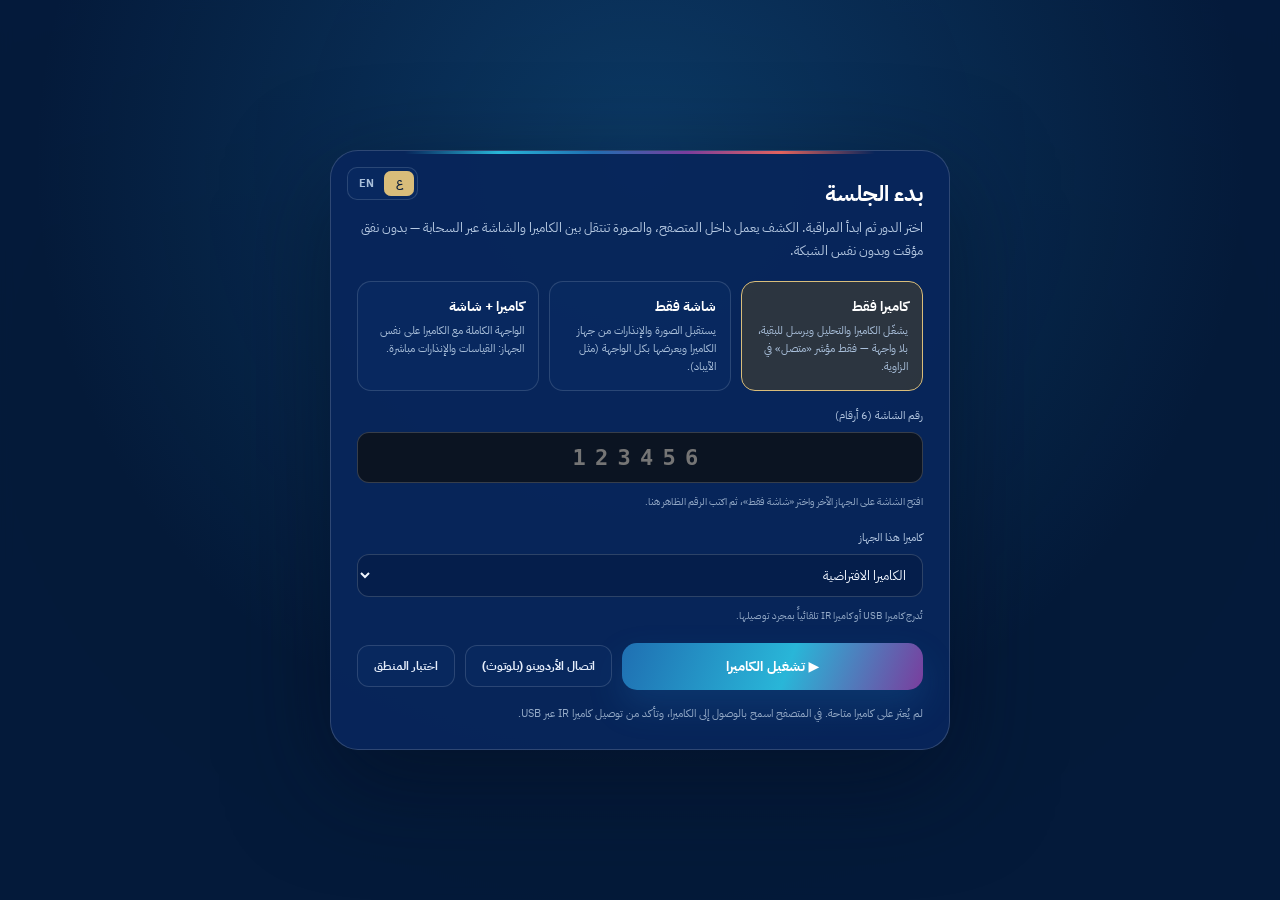
==== web/index.html @ 88baf4b7 "Add website source and deployable site files" ====
<!DOCTYPE html>
<html lang="ar" dir="rtl">
<head>
<meta charset="utf-8" />
<meta name="viewport" content="width=device-width, initial-scale=1, viewport-fit=cover" />
<meta name="theme-color" content="#070b12" />
<link rel="icon" href="assets/brand-logo.png" />
<title>حارس الحجر الأسود الذكي — Smart Black Stone Guard</title>
<link rel="stylesheet" href="styles.css" />
<link rel="stylesheet" href="theme-andalus.css" />
<link rel="stylesheet" href="theme-dark.css" />
<script>try{document.documentElement.dataset.theme=localStorage.getItem('bsg.theme')||'dark'}catch(e){document.documentElement.dataset.theme='dark'}</script>
</head>
<body>
<div id="app" class="app">

  <canvas id="stage" class="stage"></canvas>
  <div class="solo-badge hidden" id="solo-badge"><i></i><span id="solo-text">متصل</span></div>
  <div class="vignette"></div>

  <!-- ===================== Top bar ===================== -->
  <header class="topbar hud" id="topbar">
    <div class="brand">
      <div class="brand-mark" aria-hidden="true">
        <img class="logo-light" src="assets/brand-logo.png" alt="" />
        <img class="logo-dark" src="assets/brand-logo-dark.png" alt="" />
      </div>
      <div class="brand-text">
        <h1 data-i18n="brand.title">حارس الحجر الأسود الذكي</h1>
        <p data-i18n="brand.sub">SMART BLACK STONE GUARD · WRO 2026 · مبدعو الأندلس</p>
      </div>
    </div>

    <div class="chips">
      <span class="chip" id="chip-role"><i></i><b data-i18n="chip.role">دور</b> <span>—</span></span>
      <span class="chip" id="chip-ai"><i></i><b data-i18n="chip.ai">AI</b> <span>—</span></span>
      <button class="chip chip-btn" id="chip-serial" title="Arduino">
        <i></i><b data-i18n="chip.arduino">الأردوينو</b> <span>—</span>
      </button>
      <span class="chip" id="chip-cloud"><i></i><b data-i18n="chip.cloud">السحابة</b> <span>—</span></span>
      <span class="chip" id="chip-fps"><i></i><b data-i18n="chip.fps">FPS</b> <span>—</span></span>
    </div>

    <div class="top-actions">
      <button class="icon-btn" id="btn-theme" title="الوضع الليلي">◐</button>
      <div class="lang-switch" role="group" aria-label="Language">
        <button data-lang-btn="ar" class="active" title="العربية">ع</button>
        <button data-lang-btn="en" title="English">EN</button>
      </div>
      <button class="icon-btn" id="btn-fullscreen" data-i18n-title="btn.fullscreen" title="ملء الشاشة (F)">⛶</button>
      <button class="icon-btn" id="btn-hud" data-i18n-title="btn.hud" title="إخفاء الواجهة (H)">◱</button>
      <button class="icon-btn" id="btn-settings" data-i18n-title="btn.settings" title="التشخيص والاتصال">⚙</button>
    </div>
  </header>

  <!-- ===================== Alert banner ===================== -->
  <div class="alert-banner hidden" id="alert-banner">
    <span class="pulse-dot"></span>
    <strong data-i18n="alert.title">حالة طوارئ — سقوط مؤكد</strong>
    <span class="alert-reason" id="alert-reason"></span>
  </div>

  <!-- ===================== Bio-metric sidebar ===================== -->
  <aside class="sidebar hud" id="sidebar">
    <h2><span data-i18n="sidebar.title">القياسات الحيوية</span> <span class="live">LIVE</span></h2>

    <div class="metric">
      <div class="metric-head"><span data-i18n="metric.torso">زاوية الجذع</span><b id="m-torso">—</b></div>
      <div class="bar"><div class="bar-fill" id="m-torso-bar"></div></div>
      <div class="metric-foot">
        <span data-i18n="metric.lying">0° مستلقٍ</span>
        <span data-i18n="metric.standing">90° واقف</span>
      </div>
    </div>

    <div class="metric-grid">
      <div class="cell"><span data-i18n="metric.drop">سرعة السقوط</span><b id="m-drop">0.00</b><em data-i18n="metric.unit">م/ث</em></div>
      <div class="cell"><span data-i18n="metric.stability">الاستقرار</span><b id="m-stab">0%</b></div>
      <div class="cell"><span data-i18n="metric.incidents">الحوادث</span><b id="m-incidents">0</b></div>
      <div class="cell"><span data-i18n="metric.light">الإضاءة</span><b id="m-light">—</b></div>
    </div>

    <div class="lamp-row" id="lamp-row">
      <span class="lamp-dot" id="lamp-dot"></span>
      <span id="lamp-text" data-i18n="lamp.idle">اللمبة التلقائية: غير مفعّلة</span>
    </div>

    <div class="subjects" id="subjects">
      <span class="dot"></span><span id="subjects-text" data-i18n="subjects.none">لا يوجد شخص في الإطار</span>
    </div>
  </aside>

  <!-- ===================== Incidents rail ===================== -->
  <aside class="rail hud" id="rail">
    <h2><span data-i18n="rail.title">الصندوق الأسود</span> <span class="count" id="rail-count">0</span></h2>
    <div class="rail-list" id="rail-list">
      <p class="rail-empty" data-i18n="rail.empty">لا توجد حوادث مسجّلة بعد</p>
    </div>
  </aside>

  <!-- ===================== Bottom bar ===================== -->
  <footer class="bottombar hud" id="bottombar">
    <div class="status-wrap">
      <div class="status-line" id="status-text" data-i18n="status.idle">اختر الدور ثم ابدأ المراقبة</div>
      <div class="recovery hidden" id="recovery">
        <span data-i18n="recovery.label">المصاب يقف — إلغاء تلقائي</span>
        <div class="recovery-bar"><div id="recovery-fill"></div></div>
        <b id="recovery-pct">0%</b>
      </div>
    </div>

    <div class="controls">
      <button class="ctl" data-key="f">⛶<span data-i18n="ctl.fullscreen">ملء الشاشة</span></button>
      <button class="ctl" data-key="h">◱<span data-i18n="ctl.hud">الواجهة</span></button>
      <button class="ctl" data-key="t">▶<span data-i18n="ctl.test">اختبار محاكاة</span></button>
      <button class="ctl" data-key="l">💡<span data-i18n="ctl.lamp">اختبار اللمبة</span></button>
      <button class="ctl" data-key="v">🔊<span data-i18n="ctl.voice">الصوت</span></button>
      <button class="ctl" data-key="b">📈<span data-i18n="ctl.sidebar">القياسات</span></button>
      <button class="ctl danger" data-key="q">■<span data-i18n="ctl.quit">إيقاف</span></button>
    </div>
  </footer>

  <!-- ===================== Setup / start panel ===================== -->
  <section class="setup" id="setup">
    <div class="setup-card">
      <div class="lang-switch setup-lang" role="group" aria-label="Language">
        <button data-lang-btn="ar" class="active" title="العربية">ع</button>
        <button data-lang-btn="en" title="English">EN</button>
      </div>
      <div class="setup-head">
        <h2 data-i18n="setup.title">بدء الجلسة</h2>
        <p data-i18n="setup.desc">اختر الدور ثم ابدأ المراقبة. الكشف يعمل داخل المتصفح بالكامل — لا تُرفع أي صورة إلى الخارج.</p>
      </div>

      <div class="role-grid">
        <button class="role selected" data-role="camera">
          <strong data-i18n="setup.cameraRole.title">كاميرا فقط</strong>
          <span data-i18n="setup.cameraRole.desc">يشغّل الكاميرا والتحليل ويرسل للبقية، بلا واجهة — فقط مؤشر «متصل» في الزاوية.</span>
        </button>
        <button class="role" data-role="view">
          <strong data-i18n="setup.viewRole.title">شاشة فقط</strong>
          <span data-i18n="setup.viewRole.desc">يستقبل الصورة والإنذارات من جهاز الكاميرا ويعرضها بكل الواجهة (مثل الآيباد).</span>
        </button>
        <button class="role" data-role="both">
          <strong data-i18n="setup.bothRole.title">كاميرا + شاشة</strong>
          <span data-i18n="setup.bothRole.desc">الواجهة الكاملة مع الكاميرا على نفس الجهاز: القياسات والإنذارات مباشرة.</span>
        </button>
      </div>

      <div class="field" id="pair-row">
        <label for="pair-input" data-i18n="setup.pairLabel">رقم الشاشة (6 أرقام)</label>
        <input id="pair-input" class="pair-input" inputmode="numeric" autocomplete="one-time-code"
               maxlength="6" pattern="[0-9]{6}" placeholder="123456" dir="ltr" />
        <p class="field-hint" data-i18n="setup.pairHint">افتح الشاشة على الجهاز الآخر واختر «شاشة فقط»، ثم اكتب الرقم الظاهر هنا.</p>
      </div>

      <div class="field" id="device-row">
        <label for="device-select" data-i18n="setup.camera">كاميرا هذا الجهاز</label>
        <select id="device-select"><option value="">—</option></select>
        <p class="field-hint" data-i18n="setup.hint">تُدرج كاميرا USB أو كاميرا IR تلقائياً بمجرد توصيلها.</p>
      </div>

      <div class="setup-actions">
        <button class="primary" id="btn-start" data-i18n="setup.start">▶ بدء المراقبة</button>
        <button class="ghost" id="btn-serial" data-i18n="setup.serial">اتصال الأردوينو (بلوتوث)</button>
        <button class="ghost" id="btn-diagnostics" data-i18n="setup.selftest">اختبار المنطق</button>
      </div>

      <p class="setup-note" id="setup-note"></p>
    </div>
  </section>

  <!-- ===================== Waiting (viewer) ===================== -->
  <div class="waiting hidden" id="waiting">
    <div class="waiting-box">
      <div class="spinner"></div>
      <h2 id="waiting-title" data-i18n="waiting.title">بانتظار جهاز الكاميرا…</h2>
      <p id="waiting-desc" data-i18n="waiting.desc">افتح الصفحة على جهاز الكاميرا، واكتب رقم الاقتران التالي في خانة «رقم الشاشة».</p>
      <div class="pair-code-card" id="pair-card">
        <span class="pair-code-label" data-i18n="waiting.codeLabel">رقم الاقتران</span>
        <div class="pair-code" id="pair-code" dir="ltr">------</div>
        <button class="ghost small" id="pair-copy" data-i18n="waiting.copy">نسخ الرقم</button>
      </div>
      <p class="waiting-hint" data-i18n="waiting.codeHint">الرقم يتغيّر لكل جلسة، ويعمل من أي شبكة — لا يلزم نفس الواي فاي.</p>

      <!-- Camera-only: shown while we prove the code with the display -->
      <div class="pair-code-card hidden" id="pair-pending-card">
        <span class="pair-code-label" data-i18n="pair.codeLabel">الرقم الذي أدخلته</span>
        <div class="pair-code" id="pair-pending-code" dir="ltr">------</div>
        <p class="pair-pending-note" data-i18n="pair.pendingNote">لن تُفتح الكاميرا إلا بعد تأكيد الشاشة.</p>
      </div>
    </div>
  </div>

  <!-- ===================== Diagnostics & link drawer ===================== -->
  <div class="drawer hidden" id="drawer">
    <div class="drawer-head">
      <h2 data-i18n="drawer.title">التشخيص والاتصال</h2>
      <button class="icon-btn" id="btn-close-drawer" title="Close">✕</button>
    </div>

    <section class="serial-panel">
      <h3 data-i18n="drawer.serialTitle">منفذ الأردوينو / بلوتوث HC-05</h3>
      <div class="serial-row">
        <select id="port-select"><option value="">—</option></select>
        <button class="ghost small" id="btn-refresh-ports" data-i18n="drawer.refresh">تحديث المنافذ</button>
        <button class="ghost small accent" id="btn-connect-serial" data-i18n="drawer.connect">اتصال</button>
      </div>
      <p class="field-hint" data-i18n="drawer.portsHint">اقترن بـ HC-05 من إعدادات ويندوز أولاً، ثم اختر المنفذ هنا.</p>
      <div class="serial-state" id="serial-state">—</div>

      <h4 data-i18n="drawer.logTitle">آخر الأوامر المرسلة</h4>
      <ul class="cmd-log" id="cmd-log">
        <li class="muted" data-i18n="drawer.noLog">لا توجد أوامر بعد</li>
      </ul>
    </section>

    <section class="serial-panel">
      <h3 data-i18n="drawer.cloudTitle">الموقع السحابي (tawaf.alk.sa)</h3>
      <div class="serial-row">
        <span class="serial-state" id="cloud-state" style="flex:1">—</span>
        <button class="ghost small" id="btn-cloud-check" data-i18n="drawer.cloudCheck">فحص الموقع</button>
      </div>
      <p class="field-hint" data-i18n="drawer.cloudHint">كل إنذار يُرسل إلى /api/alert ويُلغى بـ /api/resolve عند وقوف المصاب.</p>
    </section>

    <div class="drawer-selftest">
      <div class="drawer-head">
        <h2 data-i18n="setup.selftest">اختبار المنطق</h2>
        <button class="ghost small" id="btn-run-selftest" data-i18n="drawer.run">تشغيل الاختبار الذاتي</button>
      </div>
      <pre id="selftest-out" data-i18n="drawer.idle">لم يُشغَّل بعد.</pre>
    </div>

    <div class="drawer-foot" id="drawer-meta"></div>
  </div>

  <div class="toast hidden" id="toast"></div>
</div>

<script type="module" src="js/app.js"></script>
</body>
</html>
---- web/styles.css ----
/* =========================================================================
   Smart Black Stone Guard — web console
   Dark glass HUD, RTL first, sized for a laptop and an iPad in landscape.
   ========================================================================= */

@font-face {
  font-family: "PlexArabic";
  src: url("fonts/IBMPlexSansArabic-400.ttf") format("truetype");
  font-weight: 400;
  font-display: swap;
}
@font-face {
  font-family: "PlexArabic";
  src: url("fonts/IBMPlexSansArabic-700.ttf") format("truetype");
  font-weight: 700;
  font-display: swap;
}

/* Palette matches andalus.alk.sa: deep navy scene, white glass cards,
   navy gradients, gold + cyan accent line.
   (#08265b navy · #1768a5 blue · #71d1df cyan · #d9bd7a gold · #8e2525 red) */
:root {
  --bg: #071b3a;
  --glass: rgba(8, 38, 91, 0.72);
  --glass-strong: rgba(6, 31, 74, 0.94);
  --line: rgba(255, 255, 255, 0.18);
  --text: #f2f7ff;
  --muted: #a9bfda;
  --teal: #71d1df;
  --teal-dim: rgba(113, 209, 223, 0.16);
  --red: #e26060;
  --red-deep: #8e2525;
  --amber: #d9bd7a;
  --blue: #7fb3dd;
  --navy: #08265b;
  --gold: #d9bd7a;
  --ink: #112343;
  --radius: 18px;
  --shadow: 0 24px 70px rgba(3, 15, 35, 0.5);
}

* { box-sizing: border-box; }

html, body {
  margin: 0;
  height: 100%;
  background: var(--bg);
  color: var(--text);
  font-family: "PlexArabic", "Segoe UI", system-ui, -apple-system, sans-serif;
  overflow: hidden;
  -webkit-font-smoothing: antialiased;
  -webkit-tap-highlight-color: transparent;
}

.app {
  position: fixed;
  inset: 0;
  isolation: isolate;
}

/* ------------------------------- video stage ---------------------------- */
.stage {
  position: absolute;
  inset: 0;
  width: 100%;
  height: 100%;
  object-fit: cover;
  background: #04070c;
  transform: none;
}

.vignette {
  position: absolute;
  inset: 0;
  pointer-events: none;
  background:
    radial-gradient(ellipse at 50% 45%, transparent 45%, rgba(0, 0, 0, 0.55) 100%),
    linear-gradient(to bottom, rgba(3, 6, 11, 0.82), transparent 22%, transparent 70%, rgba(3, 6, 11, 0.9));
  transition: box-shadow 0.25s ease;
}

body.alarm .vignette {
  box-shadow: inset 0 0 0 8px rgba(255, 59, 78, 0.75), inset 0 0 90px rgba(255, 59, 78, 0.35);
  animation: alarm-pulse 0.85s ease-in-out infinite;
}
@keyframes alarm-pulse {
  0%, 100% { box-shadow: inset 0 0 0 6px rgba(255, 59, 78, 0.5), inset 0 0 60px rgba(255, 59, 78, 0.2); }
  50% { box-shadow: inset 0 0 0 12px rgba(255, 59, 78, 0.9), inset 0 0 130px rgba(255, 59, 78, 0.45); }
}

/* --------------------------------- HUD --------------------------------- */
.hud {
  position: absolute;
  background: var(--glass);
  border: 1px solid var(--line);
  border-radius: var(--radius);
  backdrop-filter: blur(14px) saturate(1.15);
  -webkit-backdrop-filter: blur(14px) saturate(1.15);
  box-shadow: var(--shadow);
  z-index: 5;
}

body.hud-off .hud { opacity: 0; pointer-events: none; }
.hud { transition: opacity 0.22s ease, transform 0.22s ease; }

/* -------------------------------- topbar -------------------------------- */
.topbar {
  inset-block-start: 18px;
  inset-inline: 18px;
  display: flex;
  align-items: center;
  gap: 18px;
  padding: 12px 18px;
  z-index: 9; /* stays usable while the start panel is open */
}

.setup-lang {
  position: absolute;
  inset-block-start: 16px;
  inset-inline-end: 16px;
}

.brand { display: flex; align-items: center; gap: 12px; min-width: 0; }
.brand-mark { color: var(--teal); width: 42px; height: 42px; flex: none; }
.brand-mark svg { width: 100%; height: 100%; }
.brand-text h1 {
  margin: 0;
  font-size: clamp(15px, 1.4vw, 20px);
  font-weight: 700;
  letter-spacing: 0.2px;
  white-space: nowrap;
}
.brand-text p {
  margin: 2px 0 0;
  font-size: 10.5px;
  color: var(--muted);
  letter-spacing: 0.7px;
  direction: ltr;
  text-align: start;
  unicode-bidi: plaintext;
  white-space: nowrap;
}

.chips { display: flex; flex-wrap: wrap; gap: 8px; margin-inline-start: auto; }
.chip {
  display: inline-flex;
  align-items: center;
  gap: 6px;
  padding: 5px 11px;
  border-radius: 999px;
  border: 1px solid var(--line);
  background: rgba(12, 20, 32, 0.7);
  font-size: 11.5px;
  color: var(--muted);
  white-space: nowrap;
}
.chip b { color: var(--text); font-weight: 700; }
.chip i {
  width: 7px; height: 7px; border-radius: 50%;
  background: #5b6b80; box-shadow: 0 0 0 3px rgba(91, 107, 128, 0.14);
}
.chip.on i { background: var(--teal); box-shadow: 0 0 0 3px rgba(46, 230, 200, 0.18); }
.chip.warn i { background: var(--amber); box-shadow: 0 0 0 3px rgba(255, 176, 32, 0.18); }
.chip.off i { background: #64748b; }
.chip.bad i { background: var(--red); box-shadow: 0 0 0 3px rgba(255, 59, 78, 0.2); }

.top-actions { display: flex; gap: 6px; }
.icon-btn {
  width: 34px; height: 34px;
  display: grid; place-items: center;
  background: rgba(18, 28, 44, 0.8);
  color: var(--text);
  border: 1px solid var(--line);
  border-radius: 10px;
  cursor: pointer;
  font-size: 14px;
  transition: background 0.15s ease, border-color 0.15s ease;
}
.icon-btn:hover { background: rgba(32, 48, 72, 0.9); border-color: rgba(120, 180, 230, 0.5); }

/* ------------------------------- sidebar -------------------------------- */
.sidebar {
  inset-block-start: 92px;
  inset-inline-start: 18px;
  width: 268px;
  padding: 16px;
  display: flex;
  flex-direction: column;
  gap: 14px;
}
.sidebar h2, .rail h2 {
  margin: 0;
  font-size: 12px;
  letter-spacing: 0.4px;
  color: var(--muted);
  display: flex;
  align-items: center;
  gap: 8px;
  font-weight: 700;
}
.live {
  font-size: 9px;
  color: var(--teal);
  border: 1px solid rgba(46, 230, 200, 0.4);
  border-radius: 999px;
  padding: 1px 7px;
  direction: ltr;
}

.metric-head { display: flex; justify-content: space-between; align-items: baseline; font-size: 12px; color: var(--muted); }
.metric-head b { color: var(--text); font-size: 19px; font-variant-numeric: tabular-nums; }
.bar { height: 8px; border-radius: 999px; background: rgba(30, 44, 64, 0.9); overflow: hidden; margin-top: 7px; }
.bar-fill {
  height: 100%; width: 90%;
  border-radius: 999px;
  background: linear-gradient(90deg, #2ee6c8, #4aa8ff);
  transition: width 0.18s linear, background 0.25s ease;
}
.bar-fill.low { background: linear-gradient(90deg, #ff3b4e, #ff8a3d); }
.metric-foot { display: flex; justify-content: space-between; font-size: 9.5px; color: #61748c; margin-top: 5px; }

.metric-grid { display: grid; grid-template-columns: 1fr 1fr; gap: 8px; }
.cell {
  background: rgba(16, 25, 39, 0.72);
  border: 1px solid rgba(72, 104, 140, 0.22);
  border-radius: 12px;
  padding: 9px 11px;
  display: flex;
  flex-direction: column;
  gap: 1px;
}
.cell span { font-size: 10px; color: var(--muted); }
.cell b { font-size: 16px; font-variant-numeric: tabular-nums; }
.cell em { font-style: normal; font-size: 9px; color: #61748c; }

.lamp-row, .subjects {
  display: flex; align-items: center; gap: 8px;
  font-size: 11px; color: var(--muted);
  background: rgba(14, 22, 34, 0.7);
  border: 1px solid rgba(72, 104, 140, 0.2);
  border-radius: 10px;
  padding: 7px 10px;
}
.lamp-dot { width: 8px; height: 8px; border-radius: 50%; background: #4a5b70; }
.lamp-row.on .lamp-dot { background: var(--amber); box-shadow: 0 0 12px rgba(255, 176, 32, 0.8); }
.lamp-row.on { color: #ffd08a; }
.subjects .dot { width: 7px; height: 7px; border-radius: 50%; background: var(--teal); box-shadow: 0 0 10px rgba(46, 230, 200, 0.7); }
.subjects.empty .dot { background: #5b6b80; box-shadow: none; }

/* -------------------------------- rail ---------------------------------- */
.rail {
  inset-block-start: 92px;
  inset-inline-end: 18px;
  width: 208px;
  max-height: calc(100vh - 210px);
  padding: 14px;
  display: flex;
  flex-direction: column;
  gap: 10px;
}
.rail h2 .count {
  margin-inline-start: auto;
  font-size: 11px;
  color: var(--teal);
  background: var(--teal-dim);
  padding: 1px 8px;
  border-radius: 999px;
}
.rail-list { display: flex; flex-direction: column; gap: 8px; overflow-y: auto; }
.rail-empty { font-size: 10.5px; color: #61748c; margin: 4px 0; line-height: 1.7; }
.shot {
  position: relative;
  border-radius: 10px;
  overflow: hidden;
  border: 1px solid rgba(90, 130, 170, 0.3);
  background: #0b1220;
  aspect-ratio: 16 / 10;
}
.shot img { width: 100%; height: 100%; object-fit: cover; display: block; }
.shot time {
  position: absolute; bottom: 0; inset-inline: 0;
  font-size: 9.5px; padding: 3px 6px;
  background: linear-gradient(transparent, rgba(0, 0, 0, 0.85));
  direction: ltr; text-align: start;
}

/* ------------------------------ bottombar ------------------------------- */
.bottombar {
  inset-block-end: 18px;
  inset-inline: 18px;
  padding: 12px 16px;
  display: flex;
  align-items: center;
  gap: 18px;
}
.status-wrap { min-width: 0; flex: 1; }
.status-line { font-size: 12.5px; color: #cfe0f5; white-space: nowrap; overflow: hidden; text-overflow: ellipsis; }
.recovery { display: flex; align-items: center; gap: 10px; margin-top: 7px; font-size: 10.5px; color: var(--blue); }
.recovery-bar { flex: 1; height: 6px; border-radius: 999px; background: rgba(30, 44, 64, 0.9); overflow: hidden; max-width: 260px; }
#recovery-fill { height: 100%; width: 0%; background: linear-gradient(90deg, #4aa8ff, #2ee6c8); transition: width 0.12s linear; }
.recovery b { font-variant-numeric: tabular-nums; }

.controls { display: flex; gap: 7px; flex-wrap: wrap; justify-content: flex-end; }
.ctl {
  display: flex; flex-direction: column; align-items: center; gap: 2px;
  min-width: 66px;
  padding: 7px 9px;
  background: rgba(18, 28, 44, 0.8);
  border: 1px solid var(--line);
  border-radius: 12px;
  color: var(--text);
  font-family: inherit;
  font-size: 13px;
  cursor: pointer;
  transition: background 0.15s ease, transform 0.1s ease, border-color 0.15s ease;
}
.ctl span { font-size: 9px; color: var(--muted); white-space: nowrap; }
.ctl:hover { background: rgba(34, 52, 78, 0.9); border-color: rgba(120, 180, 230, 0.45); }
.ctl:active { transform: translateY(1px); }
.ctl.danger { border-color: rgba(255, 59, 78, 0.45); color: #ff8c98; }
.ctl.active { border-color: rgba(46, 230, 200, 0.6); background: rgba(20, 60, 60, 0.75); }

/* -------------------------------- alert --------------------------------- */
.alert-banner {
  position: absolute;
  inset-block-start: 92px;
  inset-inline: 0;
  margin-inline: auto;
  width: fit-content;
  max-width: min(760px, 92vw);
  display: flex;
  align-items: center;
  gap: 12px;
  padding: 12px 22px;
  border-radius: 999px;
  background: linear-gradient(100deg, rgba(150, 12, 28, 0.94), rgba(88, 6, 18, 0.94));
  border: 1px solid rgba(255, 120, 130, 0.55);
  box-shadow: 0 14px 40px rgba(255, 20, 45, 0.28);
  z-index: 6;
  animation: banner-in 0.25s ease;
}
.alert-banner strong { font-size: 15px; color: #fff; }
.alert-reason { font-size: 11px; color: #ffd7db; direction: ltr; }
.pulse-dot { width: 10px; height: 10px; border-radius: 50%; background: #ff5c6c; box-shadow: 0 0 0 0 rgba(255, 92, 108, 0.7); animation: pulse 1.1s infinite; }
@keyframes pulse {
  70% { box-shadow: 0 0 0 12px rgba(255, 92, 108, 0); }
  100% { box-shadow: 0 0 0 0 rgba(255, 92, 108, 0); }
}
@keyframes banner-in { from { opacity: 0; transform: translateY(-8px); } to { opacity: 1; transform: none; } }

/* -------------------------------- setup --------------------------------- */
.setup {
  position: absolute;
  inset: 0;
  display: grid;
  place-items: center;
  padding: 24px;
  z-index: 8;
  background:
    radial-gradient(circle at 50% 20%, rgba(20, 60, 90, 0.35), transparent 60%),
    rgba(4, 7, 12, 0.86);
  backdrop-filter: blur(6px);
  overflow-y: auto;
}
.setup.hidden { display: none; }
.setup-card {
  position: relative;
  width: min(620px, 100%);
  background: var(--glass-strong);
  border: 1px solid var(--line);
  border-radius: 24px;
  padding: 26px;
  box-shadow: var(--shadow);
}
.setup-head h2 { margin: 0 0 6px; font-size: 22px; }
.setup-head p { margin: 0 0 18px; font-size: 12.5px; color: var(--muted); line-height: 1.9; }

.role-grid { display: grid; grid-template-columns: repeat(3, minmax(0, 1fr)); gap: 10px; margin-bottom: 16px; }
.role {
  text-align: start;
  padding: 14px;
  border-radius: 14px;
  border: 1px solid var(--line);
  background: rgba(16, 25, 39, 0.7);
  color: var(--text);
  font-family: inherit;
  cursor: pointer;
  display: flex;
  flex-direction: column;
  gap: 5px;
  transition: border-color 0.15s ease, background 0.15s ease;
}
.role strong { font-size: 13.5px; }
.role span { font-size: 10.5px; color: var(--muted); line-height: 1.7; }
.role.selected { border-color: rgba(46, 230, 200, 0.65); background: rgba(16, 58, 56, 0.55); }

.field { display: flex; flex-direction: column; gap: 8px; margin-bottom: 18px; }
.field label { font-size: 11px; color: var(--muted); }
.field select {
  width: 100%;
  padding: 10px 12px;
  border-radius: 12px;
  border: 1px solid var(--line);
  background: rgba(12, 20, 32, 0.95);
  color: var(--text);
  font-family: inherit;
  font-size: 12.5px;
}
.field-hint { margin: 2px 0 0; font-size: 10px; color: #66798f; line-height: 1.8; }

.pair-input {
  width: 100%;
  padding: 12px 14px;
  border-radius: 12px;
  border: 1px solid var(--line);
  background: rgba(12, 20, 32, 0.95);
  color: var(--text);
  font-family: "IBM Plex Mono", ui-monospace, monospace;
  font-size: 22px;
  font-weight: 700;
  letter-spacing: 0.42em;
  text-align: center;
  outline: none;
}
.pair-input:focus { border-color: rgba(46, 230, 200, 0.65); box-shadow: 0 0 0 3px rgba(46, 230, 200, 0.12); }

.setup-actions { display: flex; gap: 10px; align-items: center; flex-wrap: wrap; }
.primary {
  flex: 1;
  min-width: 190px;
  padding: 13px 20px;
  border-radius: 14px;
  border: none;
  background: linear-gradient(100deg, #1fd3b6, #3d92ff);
  color: #04121a;
  font-family: inherit;
  font-size: 14px;
  font-weight: 700;
  cursor: pointer;
  box-shadow: 0 12px 30px rgba(31, 211, 182, 0.25);
}
.primary:disabled { opacity: 0.6; cursor: progress; }
.ghost {
  padding: 11px 16px;
  border-radius: 12px;
  border: 1px solid var(--line);
  background: rgba(18, 28, 44, 0.8);
  color: var(--text);
  font-family: inherit;
  font-size: 12px;
  cursor: pointer;
}
.ghost:hover { border-color: rgba(120, 180, 230, 0.5); }
.setup-note { margin: 14px 0 0; font-size: 10.5px; color: #6b7f99; line-height: 1.9; }
.setup-note:empty { display: none; }

/* ---------------------------- share links ------------------------------- */
.share-row {
  margin-top: 16px;
  padding-top: 14px;
  border-top: 1px solid var(--line);
  display: grid;
  grid-template-columns: 1fr 1fr;
  gap: 8px;
}
.share-title {
  grid-column: 1 / -1;
  font-size: 10px;
  letter-spacing: 0.14em;
  text-transform: uppercase;
  color: #6b7f99;
}
.share-copy {
  display: flex;
  flex-direction: column;
  gap: 3px;
  padding: 9px 11px;
  border-radius: 11px;
  border: 1px solid var(--line);
  background: rgba(18, 28, 44, 0.8);
  color: var(--text);
  font-family: inherit;
  text-align: start;
  cursor: pointer;
  min-width: 0;
}
.share-copy:hover { border-color: rgba(120, 180, 230, 0.55); }
.share-copy b { font-size: 11px; font-weight: 600; }
.share-copy span {
  font-size: 10px;
  color: #7d93ad;
  direction: ltr;
  text-align: start;
  white-space: nowrap;
  overflow: hidden;
  text-overflow: ellipsis;
}
.share-note {
  grid-column: 1 / -1;
  font-size: 10px;
  color: #66798f;
  line-height: 1.8;
}
@media (max-width: 520px) {
  .share-row { grid-template-columns: 1fr; }
}

/* ------------------------------- waiting -------------------------------- */
.waiting {
  position: absolute; inset: 0;
  display: grid; place-items: center;
  z-index: 7;
  background: rgba(4, 7, 12, 0.96);
}
.waiting.hidden { display: none; }
.waiting-box { text-align: center; max-width: 420px; padding: 28px; }
.waiting-box h2 { font-size: 19px; margin: 18px 0 8px; }
.waiting-box p { font-size: 12px; color: var(--muted); line-height: 1.9; margin: 0; }
.pair-code-card {
  margin: 22px auto 14px;
  padding: 16px 20px 14px;
  max-width: 320px;
  border: 1px solid rgba(46, 230, 200, 0.32);
  border-radius: 18px;
  background: rgba(10, 24, 30, 0.75);
  display: flex;
  flex-direction: column;
  align-items: center;
  gap: 8px;
}
.pair-code-label { font-size: 10.5px; color: var(--muted); letter-spacing: 0.02em; }
.pair-code {
  font-family: "IBM Plex Mono", ui-monospace, monospace;
  font-size: clamp(34px, 9vw, 46px);
  font-weight: 700;
  letter-spacing: 0.22em;
  padding-inline-start: 0.22em;
  color: var(--teal);
  text-shadow: 0 0 22px rgba(46, 230, 200, 0.35);
  line-height: 1.1;
}
.waiting-hint { font-size: 10.5px !important; color: #6b7f99 !important; }
.pair-pending-note { font-size: 10.5px; color: #6b7f99; margin: 0; }
.pair-code-card.hold { border-color: rgba(255, 120, 120, 0.6); }

/* Camera-only shell: from the moment pairing starts, the dashboard is gone.
   Only the pending card (and later the solo badge) may ever be seen here. */
body.cam-shell .hud,
body.cam-shell .video-hint,
body.cam-shell .alert-banner { display: none !important; }

/* long-press to stop on the camera-only badge (position/colours live in the themes) */
.solo-badge {
  touch-action: none;
  -webkit-user-select: none;
  user-select: none;
  cursor: pointer;
}
.solo-badge::after {
  content: "";
  position: absolute;
  inset: 0;
  border-radius: inherit;
  box-shadow: inset 0 0 0 2px rgba(255, 120, 120, 0.75);
  opacity: 0;
  transition: opacity 0.15s ease;
  pointer-events: none;
}
.solo-badge.hold::after { opacity: 1; }
.spinner {
  width: 42px; height: 42px; margin: 0 auto;
  border-radius: 50%;
  border: 3px solid rgba(46, 230, 200, 0.18);
  border-top-color: var(--teal);
  animation: spin 1s linear infinite;
}
@keyframes spin { to { transform: rotate(360deg); } }

/* ------------------------------- drawer --------------------------------- */
.drawer {
  position: absolute;
  inset-block: 0;
  inset-inline-end: 0;
  width: min(480px, 96vw);
  background: rgba(6, 11, 19, 0.97);
  border-inline-start: 1px solid var(--line);
  z-index: 10;
  display: flex;
  flex-direction: column;
  padding: 18px;
  gap: 12px;
  transition: transform 0.25s ease;
}
.drawer.hidden { transform: translateX(-110%); display: flex; pointer-events: none; }
html[dir="rtl"] .drawer.hidden { transform: translateX(110%); }
.drawer-head { display: flex; align-items: center; justify-content: space-between; }
.drawer-head h2 { margin: 0; font-size: 16px; }
.diag-body { flex: 1; overflow: auto; display: flex; flex-direction: column; gap: 10px; }
.diag-body pre {
  margin: 0;
  padding: 12px;
  border-radius: 12px;
  background: rgba(12, 20, 32, 0.9);
  border: 1px solid rgba(72, 104, 140, 0.22);
  font-family: "SFMono-Regular", Consolas, monospace;
  font-size: 10.5px;
  line-height: 1.7;
  whitespace: pre-wrap;
  white-space: pre-wrap;
  direction: ltr;
  text-align: left;
  max-height: 60vh;
  overflow: auto;
}
.drawer-foot { font-size: 10px; color: #61748c; direction: ltr; text-align: left; line-height: 1.7; }

/* -------------------------------- toast --------------------------------- */
.toast {
  position: absolute;
  inset-block-end: 104px;
  inset-inline: 0;
  margin-inline: auto;
  width: fit-content;
  max-width: 80vw;
  padding: 10px 18px;
  border-radius: 12px;
  background: rgba(12, 24, 40, 0.95);
  border: 1px solid rgba(46, 230, 200, 0.45);
  color: var(--text);
  font-size: 12px;
  z-index: 12;
  animation: banner-in 0.2s ease;
}
.toast.hidden { display: none; }
.toast.error { border-color: rgba(255, 59, 78, 0.6); color: #ffc9cf; }

/* --------------------------- language switch ---------------------------- */
.lang-switch {
  display: flex;
  align-items: center;
  gap: 2px;
  padding: 3px;
  border-radius: 10px;
  background: rgba(18, 28, 44, 0.8);
  border: 1px solid var(--line);
}
.lang-switch button {
  border: none;
  background: transparent;
  color: var(--muted);
  font-family: inherit;
  font-size: 11px;
  font-weight: 700;
  padding: 4px 8px;
  border-radius: 7px;
  cursor: pointer;
  min-width: 30px;
}
.lang-switch button.active {
  background: rgba(46, 230, 200, 0.18);
  color: var(--teal);
  box-shadow: inset 0 0 0 1px rgba(46, 230, 200, 0.35);
}

.chip-btn {
  font-family: inherit;
  cursor: pointer;
}
.chip-btn:hover { border-color: rgba(46, 230, 200, 0.5); }

/* ---------------------------- serial panel ------------------------------ */
.drawer { overflow-y: auto; }
.serial-panel {
  border: 1px solid var(--line);
  border-radius: 14px;
  padding: 12px;
  background: rgba(12, 20, 32, 0.72);
  display: flex;
  flex-direction: column;
  gap: 8px;
}
.serial-panel h3 {
  margin: 0;
  font-size: 12px;
  color: var(--text);
  font-weight: 700;
}
.serial-panel h4 {
  margin: 6px 0 0;
  font-size: 10.5px;
  color: var(--muted);
  font-weight: 400;
}
.serial-row { display: flex; gap: 6px; flex-wrap: wrap; }
.serial-row select {
  flex: 1;
  min-width: 120px;
  padding: 8px 10px;
  border-radius: 10px;
  border: 1px solid var(--line);
  background: rgba(8, 14, 24, 0.95);
  color: var(--text);
  font-family: inherit;
  font-size: 11.5px;
}
.ghost.small { padding: 8px 10px; font-size: 10.5px; }
.ghost.accent { border-color: rgba(46, 230, 200, 0.5); color: var(--teal); }
.serial-state {
  font-size: 11px;
  color: var(--muted);
  padding: 6px 9px;
  border-radius: 9px;
  background: rgba(8, 14, 24, 0.7);
  direction: ltr;
  text-align: start;
  unicode-bidi: plaintext;
}
.serial-state.on { color: var(--teal); }
.serial-state.bad { color: #ff8c98; }
.cmd-log {
  list-style: none;
  margin: 0;
  padding: 0;
  display: flex;
  flex-direction: column;
  gap: 4px;
  max-height: 118px;
  overflow-y: auto;
}
.cmd-log li {
  font-size: 10.5px;
  font-family: "SFMono-Regular", Consolas, monospace;
  color: #b9cbe0;
  background: rgba(8, 14, 24, 0.7);
  border-radius: 7px;
  padding: 4px 8px;
  direction: ltr;
  text-align: left;
  unicode-bidi: plaintext;
}
.cmd-log li.muted { color: #61748c; font-family: inherit; direction: inherit; text-align: inherit; }
.cmd-log li.fail { color: #ff9aa3; }
.drawer-selftest { display: flex; flex-direction: column; gap: 8px; }
.drawer-selftest .drawer-head { gap: 8px; }

/* LTR mirroring for the few things that are not logical */
html[dir="ltr"] .brand-text p { text-align: left; }
html[dir="ltr"] .metric-head b { direction: ltr; }

/* ------------------------ video tap / lightbox -------------------------- */
.stage { cursor: zoom-in; }
body.hud-off .stage { cursor: zoom-out; }

.video-hint {
  position: absolute;
  inset-block-end: 110px;
  inset-inline: 0;
  margin-inline: auto;
  width: fit-content;
  padding: 8px 16px;
  border-radius: 999px;
  background: rgba(8, 16, 28, 0.88);
  border: 1px solid rgba(46, 230, 200, 0.35);
  color: #cfe8ff;
  font-size: 11.5px;
  z-index: 7;
  pointer-events: none;
  animation: banner-in 0.25s ease;
  transition: opacity 0.6s ease;
}
.video-hint.fade { opacity: 0; }

.lightbox {
  position: absolute;
  inset: 0;
  z-index: 30;
  display: grid;
  place-items: center;
  gap: 10px;
  background: rgba(2, 5, 10, 0.94);
  backdrop-filter: blur(6px);
  padding: 24px;
}
.lightbox.hidden { display: none !important; }
.lightbox img {
  max-width: min(94vw, 1500px);
  max-height: 84vh;
  border-radius: 14px;
  border: 1px solid rgba(120, 180, 230, 0.35);
  box-shadow: 0 24px 70px rgba(0, 0, 0, 0.6);
  background: #04070c;
}
.lightbox-caption {
  font-size: 12px;
  color: var(--muted);
  display: flex;
  gap: 12px;
  align-items: center;
}
.lightbox-close {
  position: absolute;
  inset-block-start: 18px;
  inset-inline-end: 18px;
  width: 40px;
  height: 40px;
  border-radius: 12px;
  border: 1px solid var(--line);
  background: rgba(18, 28, 44, 0.9);
  color: var(--text);
  font-size: 16px;
  cursor: pointer;
}
.shot { cursor: zoom-in; }
.shot:hover { border-color: rgba(46, 230, 200, 0.6); }

.hidden { display: none !important; }
.hidden-soft { visibility: hidden; }

/* ------------------------------ responsive ------------------------------ */
@media (max-width: 1180px) {
  .rail { display: none; }
  .brand-text p { display: none; }
}

@media (max-width: 900px) {
  .topbar { padding: 10px 12px; gap: 10px; inset-block-start: 10px; inset-inline: 10px; }
  .brand-mark { width: 32px; height: 32px; }
  .brand-text h1 { font-size: 13px; }
  .chips { gap: 5px; }
  .chip { padding: 4px 8px; font-size: 9.5px; }
  .chip b { display: none; }
  .sidebar {
    inset-block-start: auto;
    inset-block-end: 84px;
    inset-inline-start: 10px;
    width: 210px;
    padding: 11px;
    gap: 9px;
  }
  .metric-grid { gap: 6px; }
  .cell { padding: 7px 8px; }
  .cell b { font-size: 14px; }
  .bottombar { inset-inline: 10px; inset-block-end: 10px; padding: 9px 10px; gap: 8px; flex-wrap: wrap; }
  .status-wrap { flex-basis: 100%; }
  .status-line { font-size: 11px; }
  .controls { width: 100%; justify-content: space-between; gap: 4px; }
  .ctl { min-width: 0; flex: 1; padding: 6px 4px; font-size: 12px; }
  .ctl span { font-size: 8px; }
  .setup-card { padding: 18px; }
  .role-grid { grid-template-columns: 1fr; }
  .alert-banner { inset-block-start: 74px; padding: 9px 14px; gap: 8px; }
  .alert-banner strong { font-size: 12.5px; }
  .alert-reason { display: none; }
}

/* ------------------------- phones (camera on mobile) --------------------- */
@media (max-width: 700px) {
  .topbar {
    flex-wrap: wrap;
    row-gap: 8px;
    padding: 10px 12px;
  }
  .brand-text { display: none; }
  .brand { flex: none; }
  .top-actions { margin-inline-start: auto; }
  .chips {
    order: 3;
    width: 100%;
    margin-inline-start: 0;
    flex-wrap: nowrap;
    overflow-x: auto;
    scrollbar-width: none;
  }
  .chips::-webkit-scrollbar { display: none; }
  .chip { flex: none; }
  /* The start card is taller than a phone screen: anchor it under the bar
     and let it scroll instead of being clipped at the top. */
  .setup { place-items: start center; padding: 150px 14px 28px; }
  .setup-card { padding: 16px; }
}

@media (max-height: 560px) {
  .sidebar { display: none; }
}
---- web/theme-andalus.css ----
/* =========================================================================
   ANDALUS THEME — white surfaces, same palette as andalus.alk.sa
   White glass (#fff / #f7f9fc), navy ink #112343, blue #1768a5,
   gold #d9bd7a, red #8e2525, plus the 1984 mark's cyan #29b6d8,
   blue #1f6fb2, purple #7a3d9d and coral #e2635e.
   Structure and behaviour are untouched: this file only repaints.
   ========================================================================= */

html, body { background: #f4f7fb; color: #112343; }

#app {
  background:
    radial-gradient(circle at 88% -8%, rgba(41, 182, 216, 0.16), transparent 42%),
    radial-gradient(circle at 6% 108%, rgba(122, 61, 157, 0.12), transparent 40%),
    #f4f7fb;
}

.stage { background: #e8eef7; }
/* No scrim bands: the camera image must stay clean, only a soft edge. */
.vignette {
  background: radial-gradient(ellipse at 50% 45%, transparent 58%, rgba(6, 26, 61, 0.18) 100%);
}
body.alarm .vignette {
  box-shadow: inset 0 0 0 8px rgba(142, 37, 37, 0.72), inset 0 0 90px rgba(142, 37, 37, 0.28);
  animation: alarm-pulse 0.85s ease-in-out infinite;
}
@keyframes alarm-pulse {
  0%, 100% { box-shadow: inset 0 0 0 6px rgba(142, 37, 37, 0.5), inset 0 0 60px rgba(142, 37, 37, 0.18); }
  50% { box-shadow: inset 0 0 0 12px rgba(142, 37, 37, 0.85), inset 0 0 130px rgba(142, 37, 37, 0.4); }
}

/* -------------------------------- brand --------------------------------- */
.brand-mark img {
  width: 100%;
  height: 100%;
  object-fit: contain;
  display: block;
}
/* Light surfaces use the navy “1984” mark; dark mode uses the white one. */
.brand-mark .logo-dark { display: none; }

/* --------------------- camera-only mode: badge only --------------------- */
.solo-badge {
  position: fixed;
  inset-block-start: 14px;
  inset-inline-start: 14px;
  z-index: 20;
  display: inline-flex;
  align-items: center;
  gap: 8px;
  padding: 7px 14px;
  border-radius: 999px;
  background: rgba(255, 255, 255, 0.94);
  border: 1px solid #dce4ef;
  color: #112343;
  font-family: inherit;
  font-size: 12px;
  font-weight: 600;
  box-shadow: 0 10px 26px rgba(6, 26, 61, 0.18);
  cursor: pointer;
}
.solo-badge i {
  width: 8px;
  height: 8px;
  border-radius: 50%;
  background: #1f6fb2;
  box-shadow: 0 0 0 3px rgba(31, 111, 178, 0.18);
}
.solo-badge.warn i { background: #d9bd7a; box-shadow: 0 0 0 3px rgba(217, 189, 122, 0.24); }
.solo-badge.bad i { background: #8e2525; box-shadow: 0 0 0 3px rgba(142, 37, 37, 0.2); }

body.solo .hud,
body.solo .video-hint,
body.solo .alert-banner,
body.solo .waiting { display: none !important; }
.brand-text h1 { color: #112343; }
.brand-text p { color: #6b7c94; }

/* -------------------------------- HUD panels ---------------------------- */
.hud {
  background: rgba(255, 255, 255, 0.94);
  border: 1px solid #dce4ef;
  color: #112343;
  box-shadow: 0 18px 50px rgba(6, 26, 61, 0.16), 0 2px 8px rgba(6, 26, 61, 0.06);
}
.icon-btn {
  background: #f7f9fc;
  border-color: #dce4ef;
  color: #263957;
}
.icon-btn:hover { background: #eaf1f9; border-color: #1768a5; }

/* --------------------------------- chips -------------------------------- */
.chip {
  background: #ffffff;
  border: 1px solid #dce4ef;
  color: #4a5d79;
}
.chip b { color: #112343; }
.chip i { background: #9aaec5; box-shadow: 0 0 0 3px rgba(154, 174, 197, 0.16); }
.chip.on i { background: #1f6fb2; box-shadow: 0 0 0 3px rgba(31, 111, 178, 0.18); }
.chip.warn i { background: #29b6d8; box-shadow: 0 0 0 3px rgba(41, 182, 216, 0.2); }
.chip.bad i { background: #8e2525; box-shadow: 0 0 0 3px rgba(142, 37, 37, 0.18); }
.chip-btn:hover { border-color: #1768a5; }

/* -------------------------------- sidebar ------------------------------- */
.live { color: #1f6fb2; border-color: rgba(31, 111, 178, 0.4); }
.bar { background: #e8edf4; }
.bar-fill { background: linear-gradient(90deg, #29b6d8, #1f6fb2 55%, #7a3d9d); }
.bar-fill.low { background: linear-gradient(90deg, #e2635e, #d9bd7a); }
.sidebar h2, .rail h2 { color: #5b6f8a; }
.metric-head { color: #6b7c94; }
.metric-head b { color: #112343; }
.metric-foot, .cell em, .rail-empty, .drawer-foot { color: #8491a4; }
.cell { background: #f7f9fc; border: 1px solid #e8edf4; }
.cell span { color: #6b7c94; }
.cell b { color: #112343; }
.lamp-row, .subjects { background: #f7f9fc; border-color: #e8edf4; color: #4a5d79; }
.lamp-row.on .lamp-dot { background: #d9bd7a; box-shadow: 0 0 12px rgba(217, 189, 122, 0.85); }
.lamp-row.on { color: #8a6d24; }
.subjects .dot { background: #1f6fb2; box-shadow: 0 0 10px rgba(31, 111, 178, 0.45); }
.subjects.empty .dot { background: #b4c2d4; box-shadow: none; }
.rail h2 .count { color: #1f6fb2; background: rgba(31, 111, 178, 0.1); }
.shot { background: #eaf1f9; border-color: #dce4ef; }
.shot:hover { border-color: #1f6fb2; }
.shot time { background: linear-gradient(transparent, rgba(6, 26, 61, 0.82)); color: #fff; }

/* ------------------------------- bottombar ------------------------------ */
.bottombar { background: rgba(255, 255, 255, 0.95); }
.status-line { color: #263957; }
.recovery { color: #1768a5; }
.recovery-bar { background: #e8edf4; }
#recovery-fill { background: linear-gradient(90deg, #29b6d8, #1f6fb2); }
.ctl { background: #f7f9fc; border-color: #dce4ef; color: #112343; }
.ctl span { color: #6b7c94; }
.ctl:hover { background: #eaf1f9; border-color: #1768a5; }
.ctl.danger { border-color: rgba(142, 37, 37, 0.35); color: #8e2525; }
.ctl.active { border-color: #d9bd7a; background: #fbf6e9; }

/* --------------------------------- alert -------------------------------- */
.alert-banner {
  background: #fff1f1;
  border: 1px solid #ffd8d8;
  box-shadow: 0 14px 40px rgba(142, 37, 37, 0.22);
}
.alert-banner strong { color: #8e2525; }
.alert-reason { color: #8e2525; opacity: 0.8; }
.pulse-dot { background: #8e2525; animation: pulse 1.1s infinite; }
@keyframes pulse {
  70% { box-shadow: 0 0 0 12px rgba(142, 37, 37, 0); }
  100% { box-shadow: 0 0 0 0 rgba(142, 37, 37, 0); }
}

/* -------------------------- start card (white glass) -------------------- */
.setup {
  background:
    radial-gradient(circle at 50% 16%, rgba(41, 182, 216, 0.14), transparent 60%),
    radial-gradient(circle at 80% 90%, rgba(122, 61, 157, 0.1), transparent 55%),
    #f4f7fb;
}
.setup-card {
  background: #ffffff;
  border: 1px solid #dce4ef;
  border-radius: 28px;
  color: #112343;
  box-shadow: 0 32px 100px rgba(6, 26, 61, 0.12), 0 8px 26px rgba(6, 26, 61, 0.06);
}
.setup-card::before {
  content: "";
  position: absolute;
  inset: 0 12% auto;
  height: 3px;
  background: linear-gradient(90deg, transparent, #29b6d8, #1f6fb2, #7a3d9d, #e2635e, transparent);
}
.setup-head h2 { color: #112343; }
.setup-head p { color: #4a5d79; }
.setup-card .role {
  background: #f7f9fc;
  border: 1px solid #dce4ef;
  color: #112343;
}
.setup-card .role strong { color: #112343; }
.setup-card .role span { color: #6b7c94; }
.setup-card .role:hover { border-color: #b9cde4; }
.setup-card .role.selected {
  border-color: #1f6fb2;
  background: #f2f8fd;
  box-shadow: 0 0 0 1px rgba(31, 111, 178, 0.25) inset;
}
.setup-card .field label { color: #263957; }
.setup-card .field select {
  background: #f7f9fc;
  border: 1px solid #dce4ef;
  color: #112343;
}
.setup-card .field-hint { color: #8491a4; }
.setup-card .setup-note { color: #8491a4; }
.setup-card .share-title { color: #8491a4; }
.setup-card .share-note { color: #8491a4; }
.setup-card .share-row { border-top: 1px solid #e8edf4; }
.setup-card .share-copy {
  background: #f7f9fc;
  border: 1px solid #dce4ef;
  color: #112343;
}
.setup-card .share-copy b { color: #263957; }
.setup-card .share-copy span { color: #8491a4; }
.setup-card .share-copy:hover { border-color: #1768a5; }
.setup-card .ghost {
  background: #f4f7fb;
  border: 1px solid #dce4ef;
  color: #263957;
  font-weight: 600;
}
.setup-card .ghost:hover { border-color: #1768a5; color: #0d4a7a; }
.setup-card .lang-switch {
  background: #f4f7fb;
  border: 1px solid #dce4ef;
}
.setup-card .lang-switch button { color: #8491a4; }
.setup-card .lang-switch button.active {
  background: #1768a5;
  color: #fff;
  box-shadow: none;
}
.primary {
  background: linear-gradient(110deg, #1f6fb2, #29b6d8 55%, #7a3d9d);
  color: #fff;
  border-radius: 15px;
  box-shadow: 0 16px 34px rgba(31, 111, 178, 0.24);
  letter-spacing: 0.01em;
}
.primary:hover { filter: brightness(1.06); }

/* ------------------------------- waiting -------------------------------- */
.waiting { background: rgba(244, 247, 251, 0.985); }
.pair-code-card { background: #fff; border-color: rgba(31, 111, 178, 0.3); }
.pair-code { color: #112343; text-shadow: none; }
.pair-code-label,
.waiting-hint { color: #6b7c94 !important; }
.waiting-box h2 { color: #112343; }
.waiting-box p { color: #6b7c94; }
.spinner { border-color: rgba(31, 111, 178, 0.15); border-top-color: #1f6fb2; }

/* -------------------------------- drawer -------------------------------- */
.drawer {
  background: #ffffff;
  border-inline-start: 1px solid #dce4ef;
  color: #112343;
  box-shadow: -18px 0 50px rgba(6, 26, 61, 0.14);
}
.drawer-head h2 { color: #112343; }
.diag-body pre { background: #f7f9fc; border-color: #e8edf4; color: #263957; }
.serial-panel { background: #f7f9fc; border-color: #e8edf4; }
.serial-panel h3 { color: #112343; }
.serial-panel h4 { color: #6b7c94; }
.serial-row select { background: #fff; border-color: #dce4ef; color: #112343; }
.serial-state { background: #eef3f9; color: #4a5d79; }
.serial-state.on { color: #1f6fb2; }
.serial-state.bad { color: #8e2525; }
.cmd-log li { color: #263957; background: #eef3f9; }
.cmd-log li.muted { color: #8491a4; }
.cmd-log li.fail { color: #8e2525; }
.drawer .ghost {
  background: #f4f7fb;
  border: 1px solid #dce4ef;
  color: #263957;
  font-weight: 600;
}
.drawer .ghost:hover { border-color: #1768a5; color: #0d4a7a; }
.ghost.accent { border-color: rgba(31, 111, 178, 0.45); color: #1768a5; }

/* --------------------------------- toast -------------------------------- */
.toast {
  background: #ffffff;
  border: 1px solid #dce4ef;
  color: #112343;
  box-shadow: 0 14px 34px rgba(6, 26, 61, 0.16);
}
.toast.error { border-color: #ffd8d8; background: #fff1f1; color: #8e2525; }

/* ---------------------------- language switch --------------------------- */
.lang-switch { background: #ffffff; border: 1px solid #dce4ef; }
.lang-switch button { color: #6b7c94; }
.lang-switch button.active {
  background: #eaf3fb;
  color: #1768a5;
  box-shadow: inset 0 0 0 1px rgba(23, 104, 165, 0.3);
}
.setup-card .lang-switch button.active { background: #1768a5; color: #fff; box-shadow: none; }

/* ------------------------- video hint / lightbox ------------------------ */
.video-hint {
  background: rgba(255, 255, 255, 0.95);
  border: 1px solid #dce4ef;
  color: #263957;
  box-shadow: 0 12px 30px rgba(6, 26, 61, 0.14);
}
.lightbox { background: rgba(4, 16, 36, 0.95); }
.lightbox img { border: 1px solid rgba(255, 255, 255, 0.25); background: #071b3a; }
.lightbox-caption { color: #dbe8f8; }
.lightbox-close { background: rgba(255, 255, 255, 0.94); border-color: #dce4ef; color: #112343; }
---- web/theme-dark.css ----
/* =========================================================================
   ANDALUS THEME — DARK MODE
   Navy scene #071b3a, navy glass panels, gold + cyan accents.
   Scoped to [data-theme="dark"] on <html>; light stays in theme-andalus.css.
   ========================================================================= */

html[data-theme="dark"] { background: #071b3a; color: #f2f7ff; }

/* dark mode shows the white “1984” mark */
html[data-theme="dark"] .brand-mark .logo-light { display: none; }
html[data-theme="dark"] .brand-mark .logo-dark { display: block; }

html[data-theme="dark"] .solo-badge {
  background: rgba(8, 38, 91, 0.92);
  border: 1px solid rgba(255, 255, 255, 0.2);
  color: #f2f7ff;
  box-shadow: 0 12px 30px rgba(3, 15, 35, 0.45);
}
html[data-theme="dark"] .solo-badge i { background: #71d1df; box-shadow: 0 0 0 3px rgba(113, 209, 223, 0.22); }
html[data-theme="dark"] .solo-badge.warn i { background: #d9bd7a; box-shadow: 0 0 0 3px rgba(217, 189, 122, 0.24); }
html[data-theme="dark"] .solo-badge.bad i { background: #ff9a9a; box-shadow: 0 0 0 3px rgba(142, 37, 37, 0.3); }
html[data-theme="dark"] body { background: #071b3a; color: #f2f7ff; }
html[data-theme="dark"] #app {
  background:
    radial-gradient(circle at 88% -8%, rgba(26, 143, 189, 0.22), transparent 42%),
    radial-gradient(circle at 6% 108%, rgba(217, 189, 122, 0.12), transparent 40%),
    #071b3a;
}
html[data-theme="dark"] .stage { background: #071b3a; }
html[data-theme="dark"] .vignette {
  background:
    radial-gradient(ellipse at 50% 45%, transparent 48%, rgba(5, 31, 81, 0.55) 100%),
    linear-gradient(to bottom, rgba(6, 31, 74, 0.55), transparent 26%, transparent 74%, rgba(5, 27, 58, 0.6));
}

html[data-theme="dark"] .hud {
  background: rgba(8, 38, 91, 0.78);
  border: 1px solid rgba(255, 255, 255, 0.18);
  color: #f2f7ff;
  box-shadow: 0 22px 60px rgba(3, 15, 35, 0.45);
}
html[data-theme="dark"] .brand-text h1 { color: #f2f7ff; }
html[data-theme="dark"] .brand-text p { color: #a9bfda; }
html[data-theme="dark"] .icon-btn {
  background: rgba(10, 45, 100, 0.78);
  border-color: rgba(255, 255, 255, 0.16);
  color: #f2f7ff;
}
html[data-theme="dark"] .icon-btn:hover { background: rgba(23, 104, 165, 0.9); border-color: rgba(113, 209, 223, 0.6); }

html[data-theme="dark"] .chip {
  background: rgba(8, 38, 91, 0.74);
  border-color: rgba(255, 255, 255, 0.18);
  color: #cfdcee;
}
html[data-theme="dark"] .chip b { color: #fff; }
html[data-theme="dark"] .chip i { background: #7c93b4; box-shadow: 0 0 0 3px rgba(124, 147, 180, 0.15); }
html[data-theme="dark"] .chip.on i { background: #71d1df; box-shadow: 0 0 0 3px rgba(113, 209, 223, 0.22); }
html[data-theme="dark"] .chip.warn i { background: #d9bd7a; box-shadow: 0 0 0 3px rgba(217, 189, 122, 0.24); }
html[data-theme="dark"] .chip.bad i { background: #ff9a9a; box-shadow: 0 0 0 3px rgba(142, 37, 37, 0.3); }
html[data-theme="dark"] .chip-btn:hover { border-color: rgba(217, 189, 122, 0.6); }

html[data-theme="dark"] .sidebar h2,
html[data-theme="dark"] .rail h2 { color: #a9bfda; }
html[data-theme="dark"] .metric-head { color: #a9bfda; }
html[data-theme="dark"] .metric-head b { color: #f2f7ff; }
html[data-theme="dark"] .metric-foot,
html[data-theme="dark"] .cell em,
html[data-theme="dark"] .rail-empty,
html[data-theme="dark"] .drawer-foot { color: #8ea6c4; }
html[data-theme="dark"] .bar { background: rgba(6, 31, 74, 0.9); }
html[data-theme="dark"] .cell {
  background: rgba(8, 38, 91, 0.62);
  border: 1px solid rgba(255, 255, 255, 0.12);
}
html[data-theme="dark"] .cell span { color: #a9bfda; }
html[data-theme="dark"] .cell b { color: #f2f7ff; }
html[data-theme="dark"] .lamp-row,
html[data-theme="dark"] .subjects {
  background: rgba(6, 31, 74, 0.66);
  border-color: rgba(255, 255, 255, 0.12);
  color: #a9bfda;
}
html[data-theme="dark"] .lamp-row.on { color: #ecd9a6; }
html[data-theme="dark"] .subjects .dot { background: #71d1df; box-shadow: 0 0 10px rgba(113, 209, 223, 0.7); }
html[data-theme="dark"] .rail h2 .count { color: #d9bd7a; background: rgba(217, 189, 122, 0.16); }
html[data-theme="dark"] .shot { background: #08265b; border-color: rgba(255, 255, 255, 0.16); }

html[data-theme="dark"] .bottombar { background: rgba(8, 38, 91, 0.82); }
html[data-theme="dark"] .status-line { color: #dbe8f8; }
html[data-theme="dark"] .recovery { color: #a9cdec; }
html[data-theme="dark"] .recovery-bar { background: rgba(6, 31, 74, 0.9); }
html[data-theme="dark"] .ctl {
  background: rgba(10, 45, 100, 0.7);
  border-color: rgba(255, 255, 255, 0.16);
  color: #f2f7ff;
}
html[data-theme="dark"] .ctl span { color: #a9bfda; }
html[data-theme="dark"] .ctl:hover { background: rgba(23, 104, 165, 0.85); border-color: rgba(113, 209, 223, 0.5); }
html[data-theme="dark"] .ctl.danger { border-color: rgba(255, 154, 154, 0.5); color: #ffbdbd; }
html[data-theme="dark"] .ctl.active { border-color: rgba(217, 189, 122, 0.7); background: rgba(90, 74, 32, 0.55); }

html[data-theme="dark"] .setup {
  background:
    radial-gradient(circle at 50% 18%, rgba(23, 104, 165, 0.4), transparent 62%),
    rgba(5, 27, 58, 0.88);
}
html[data-theme="dark"] .setup-card {
  --text: #f2f7ff;
  --muted: #a9bfda;
  background: rgba(8, 38, 91, 0.96);
  border: 1px solid rgba(255, 255, 255, 0.16);
  color: #f2f7ff;
  box-shadow: 0 32px 100px rgba(3, 15, 35, 0.55);
}
html[data-theme="dark"] .setup-head h2 { color: #fff; }
html[data-theme="dark"] .setup-head p { color: #b6c9e2; }
html[data-theme="dark"] .setup-card .role {
  background: rgba(10, 45, 100, 0.55);
  border-color: rgba(255, 255, 255, 0.14);
  color: #f2f7ff;
}
html[data-theme="dark"] .setup-card .role strong { color: #fff; }
html[data-theme="dark"] .setup-card .role span { color: #a9bfda; }
html[data-theme="dark"] .setup-card .role:hover { border-color: rgba(113, 209, 223, 0.5); }
html[data-theme="dark"] .setup-card .role.selected {
  border-color: #d9bd7a;
  background: rgba(90, 74, 32, 0.45);
  box-shadow: none;
}
html[data-theme="dark"] .setup-card .field label { color: #b6c9e2; }
html[data-theme="dark"] .setup-card .field select {
  background: rgba(6, 31, 74, 0.9);
  border-color: rgba(255, 255, 255, 0.16);
  color: #f2f7ff;
}
html[data-theme="dark"] .setup-card .field-hint,
html[data-theme="dark"] .setup-card .setup-note,
html[data-theme="dark"] .setup-card .share-title,
html[data-theme="dark"] .setup-card .share-note { color: #93a9c6; }
html[data-theme="dark"] .setup-card .share-row { border-top-color: rgba(255, 255, 255, 0.12); }
html[data-theme="dark"] .setup-card .share-copy {
  background: rgba(10, 45, 100, 0.55);
  border-color: rgba(255, 255, 255, 0.14);
  color: #f2f7ff;
}
html[data-theme="dark"] .setup-card .share-copy b { color: #e6eefb; }
html[data-theme="dark"] .setup-card .share-copy span { color: #93a9c6; }
html[data-theme="dark"] .setup-card .share-copy:hover { border-color: rgba(113, 209, 223, 0.6); }
html[data-theme="dark"] .setup-card .ghost {
  background: rgba(10, 45, 100, 0.5);
  border-color: rgba(255, 255, 255, 0.14);
  color: #e6eefb;
}
html[data-theme="dark"] .setup-card .ghost:hover { border-color: rgba(113, 209, 223, 0.6); color: #fff; }
html[data-theme="dark"] .setup-card .lang-switch { background: rgba(10, 45, 100, 0.55); border-color: rgba(255, 255, 255, 0.14); }
html[data-theme="dark"] .setup-card .lang-switch button { color: #a9bfda; }
html[data-theme="dark"] .setup-card .lang-switch button.active { background: #d9bd7a; color: #071b3a; }

html[data-theme="dark"] .waiting { background: rgba(5, 27, 58, 0.985); }
html[data-theme="dark"] .pair-code-card { background: rgba(4, 20, 48, 0.9); border-color: rgba(217, 189, 122, 0.45); }
html[data-theme="dark"] .pair-code { color: #d9bd7a; text-shadow: 0 0 22px rgba(217, 189, 122, 0.35); }
html[data-theme="dark"] .pair-code-label,
html[data-theme="dark"] .waiting-hint { color: #a9bfda !important; }
html[data-theme="dark"] .waiting-box h2 { color: #fff; }
html[data-theme="dark"] .waiting-box p { color: #a9bfda; }
html[data-theme="dark"] .spinner { border-color: rgba(217, 189, 122, 0.2); border-top-color: #d9bd7a; }

html[data-theme="dark"] .drawer {
  background: rgba(6, 31, 74, 0.98);
  border-inline-start: 1px solid rgba(255, 255, 255, 0.16);
  color: #f2f7ff;
  box-shadow: none;
}
html[data-theme="dark"] .drawer-head h2 { color: #fff; }
html[data-theme="dark"] .diag-body pre { background: rgba(8, 38, 91, 0.85); border-color: rgba(255, 255, 255, 0.14); color: #dbe8f8; }
html[data-theme="dark"] .serial-panel { background: rgba(8, 38, 91, 0.7); border-color: rgba(255, 255, 255, 0.14); }
html[data-theme="dark"] .serial-panel h3 { color: #fff; }
html[data-theme="dark"] .serial-panel h4 { color: #a9bfda; }
html[data-theme="dark"] .serial-row select { background: rgba(6, 31, 74, 0.95); border-color: rgba(255, 255, 255, 0.16); color: #f2f7ff; }
html[data-theme="dark"] .serial-state { background: rgba(6, 31, 74, 0.8); color: #a9bfda; }
html[data-theme="dark"] .serial-state.on { color: #71d1df; }
html[data-theme="dark"] .serial-state.bad { color: #ffb3b3; }
html[data-theme="dark"] .cmd-log li { color: #c9dbef; background: rgba(6, 31, 74, 0.8); }
html[data-theme="dark"] .cmd-log li.muted { color: #8ea6c4; }
html[data-theme="dark"] .drawer .ghost { background: rgba(10, 45, 100, 0.5); border-color: rgba(255, 255, 255, 0.14); color: #e6eefb; }
html[data-theme="dark"] .ghost.accent { border-color: rgba(217, 189, 122, 0.55); color: #d9bd7a; }

html[data-theme="dark"] .toast {
  background: rgba(8, 38, 91, 0.97);
  border-color: rgba(217, 189, 122, 0.55);
  color: #fff;
}
html[data-theme="dark"] .toast.error { border-color: rgba(255, 154, 154, 0.7); color: #ffd3d3; }

html[data-theme="dark"] .lang-switch { background: rgba(8, 38, 91, 0.8); border-color: rgba(255, 255, 255, 0.16); }
html[data-theme="dark"] .lang-switch button { color: #b9cbe2; }
html[data-theme="dark"] .lang-switch button.active {
  background: rgba(217, 189, 122, 0.2);
  color: #d9bd7a;
  box-shadow: inset 0 0 0 1px rgba(217, 189, 122, 0.45);
}

html[data-theme="dark"] .video-hint {
  background: rgba(6, 31, 74, 0.9);
  border-color: rgba(217, 189, 122, 0.4);
  color: #dbe8f8;
  box-shadow: none;
}
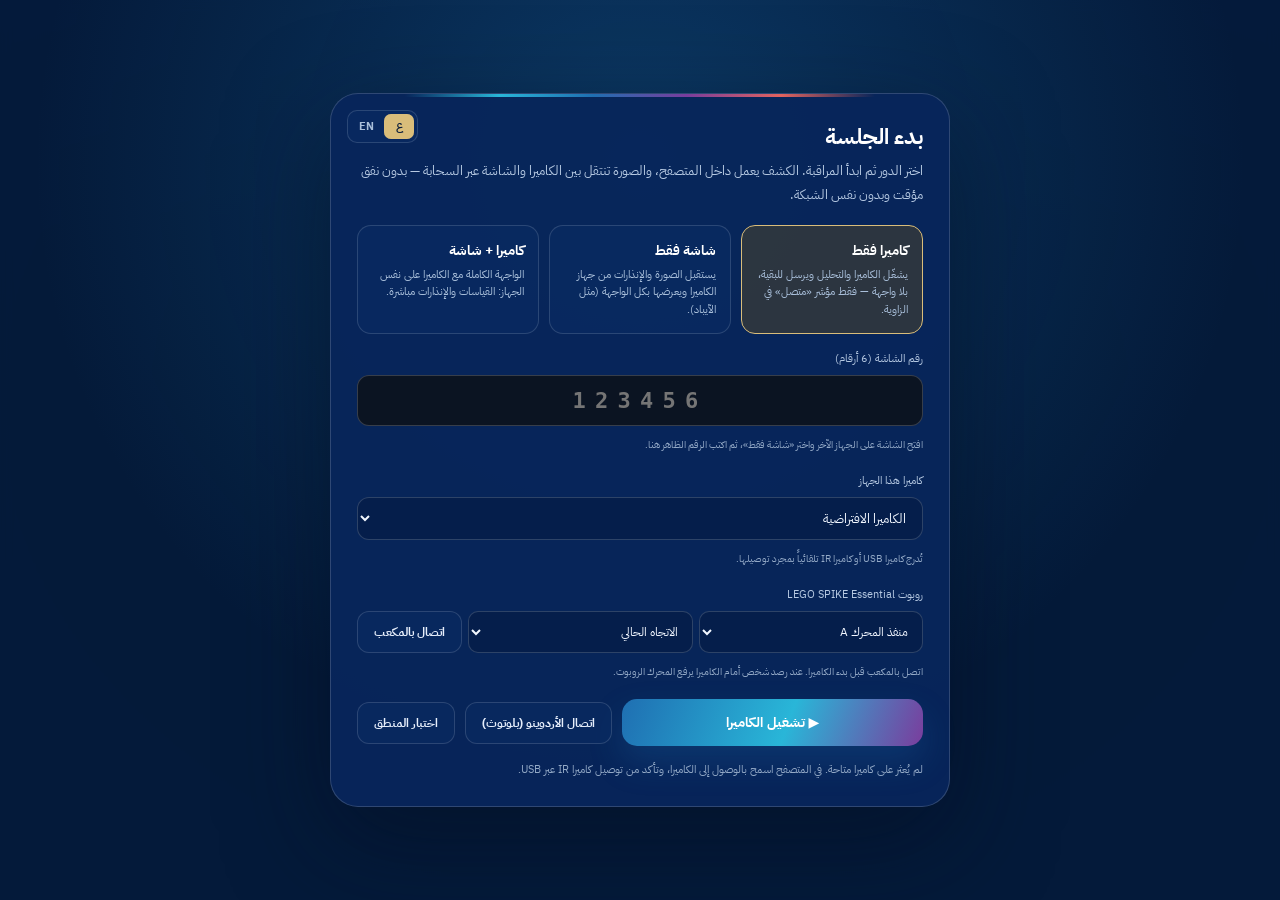
==== commit 2422d928: "Add SPIKE connection controls" ====
--- a/web/index.html
+++ b/web/index.html
@@ -32,6 +32,10 @@
     </div>
 
     <div class="chips">
+      <div class="camera-switch" id="camera-switch">
+        <button class="chip chip-btn camera-switch-btn" id="btn-camera-switch" type="button" data-i18n-title="camera.switch" title="تغيير الكاميرا"><i></i><b data-i18n="camera.switch">تغيير الكاميرا</b></button>
+        <select id="active-camera-select" data-i18n-aria="camera.select" aria-label="اختيار الكاميرا" hidden><option value="">الكاميرا الافتراضية</option></select>
+      </div>
       <span class="chip" id="chip-role"><i></i><b data-i18n="chip.role">دور</b> <span>—</span></span>
       <span class="chip" id="chip-ai"><i></i><b data-i18n="chip.ai">AI</b> <span>—</span></span>
       <button class="chip chip-btn" id="chip-serial" title="Arduino">
@@ -160,6 +164,22 @@
         <p class="field-hint" data-i18n="setup.hint">تُدرج كاميرا USB أو كاميرا IR تلقائياً بمجرد توصيلها.</p>
       </div>
 
+      <div class="field spike-connect-row">
+        <label for="spike-port">روبوت LEGO SPIKE Essential</label>
+        <div class="serial-row">
+          <select id="spike-port" aria-label="منفذ محرك SPIKE">
+            <option value="A">منفذ المحرك A</option>
+            <option value="B">منفذ المحرك B</option>
+          </select>
+          <select id="spike-direction" aria-label="اتجاه حركة المحرك">
+            <option value="1">الاتجاه الحالي</option>
+            <option value="-1">عكس الاتجاه</option>
+          </select>
+          <button class="ghost" id="btn-connect-spike">اتصال بالمكعب</button>
+        </div>
+        <p class="field-hint" id="spike-state">اتصل بالمكعب قبل بدء الكاميرا. عند رصد شخص أمام الكاميرا يرفع المحرك الروبوت.</p>
+      </div>
+
       <div class="setup-actions">
         <button class="primary" id="btn-start" data-i18n="setup.start">▶ بدء المراقبة</button>
         <button class="ghost" id="btn-serial" data-i18n="setup.serial">اتصال الأردوينو (بلوتوث)</button>
--- a/web/styles.css
+++ b/web/styles.css
@@ -268,21 +268,6 @@
 }
 .rail-list { display: flex; flex-direction: column; gap: 8px; overflow-y: auto; }
 .rail-empty { font-size: 10.5px; color: #61748c; margin: 4px 0; line-height: 1.7; }
-.shot {
-  position: relative;
-  border-radius: 10px;
-  overflow: hidden;
-  border: 1px solid rgba(90, 130, 170, 0.3);
-  background: #0b1220;
-  aspect-ratio: 16 / 10;
-}
-.shot img { width: 100%; height: 100%; object-fit: cover; display: block; }
-.shot time {
-  position: absolute; bottom: 0; inset-inline: 0;
-  font-size: 9.5px; padding: 3px 6px;
-  background: linear-gradient(transparent, rgba(0, 0, 0, 0.85));
-  direction: ltr; text-align: start;
-}
 
 /* ------------------------------ bottombar ------------------------------- */
 .bottombar {
@@ -810,9 +795,6 @@
   font-size: 16px;
   cursor: pointer;
 }
-.shot { cursor: zoom-in; }
-.shot:hover { border-color: rgba(46, 230, 200, 0.6); }
-
 .hidden { display: none !important; }
 .hidden-soft { visibility: hidden; }
 
@@ -883,3 +865,16 @@
   .sidebar { display: none; }
 }
 
+
+
+/* Camera switch stays visible beside the status pills in dashboard modes. */
+.camera-switch { display: flex; align-items: center; gap: 8px; opacity: 1; pointer-events: auto; }
+.camera-switch-btn { cursor: pointer; font: inherit; }
+.camera-switch-btn:hover { border-color: var(--teal); }
+.camera-switch select:not([hidden]) { max-width: min(240px, 48vw); padding: 5px 10px; border: 1px solid var(--line); border-radius: 999px; background: var(--glass-strong); color: var(--text); font: inherit; font-size: 11.5px; }
+body.cam-shell .camera-switch { display: none; }
+
+/* Black box keeps incident timestamps and labels without image thumbnails. */
+.incident-entry { display: flex; align-items: center; justify-content: space-between; gap: 8px; padding: 8px 10px; border: 1px solid var(--line); border-radius: 10px; background: rgba(12, 20, 32, 0.48); font-size: 10px; color: var(--text); }
+.incident-entry span { min-width: 0; overflow: hidden; text-overflow: ellipsis; white-space: nowrap; }
+.incident-entry time { flex: none; color: var(--muted); font-size: 9px; direction: ltr; }
